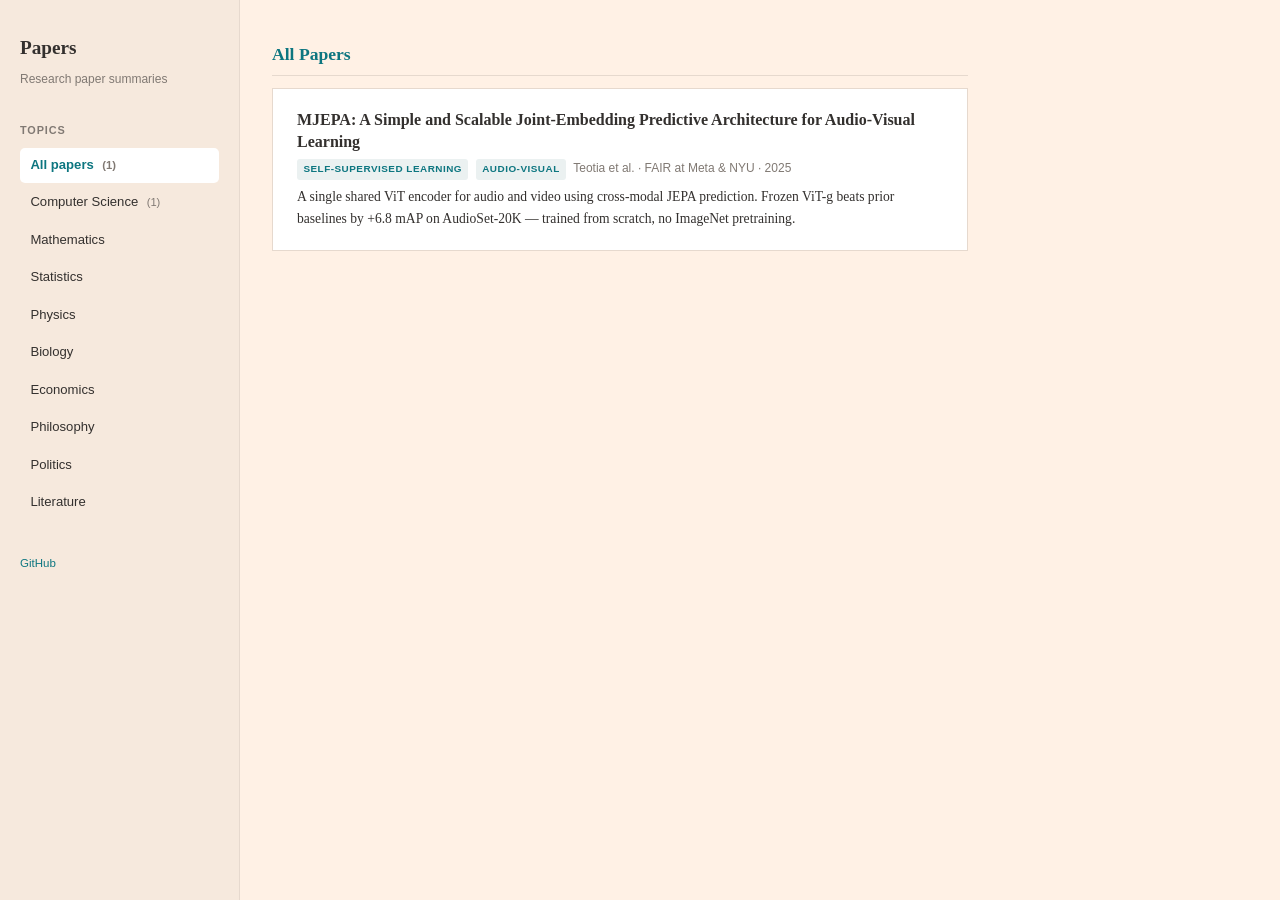
==== index.html @ 034553ca "Add philosophy, politics, literature topics to hub sidebar" ====
<!DOCTYPE html>
<html lang="en">
<head>
  <meta charset="UTF-8">
  <meta name="viewport" content="width=device-width, initial-scale=1.0">
  <title>Paper Summaries</title>
  <style>
    :root {
      --bg: #FFF1E5;
      --surface: #FFFFFF;
      --border: #E6D9CE;
      --text: #33302E;
      --text-muted: #807973;
      --heading: #0D7680;
      --accent: #990F3D;
      --link: #0D7680;
      --link-hover: #065459;
      --tag-bg: #EBF1F1;
      --tag-text: #0D7680;
      --sidebar-bg: #F6E9DD;
      --sidebar-active: #FFFFFF;
    }
    * { margin: 0; padding: 0; box-sizing: border-box; }
    body {
      font-family: 'Georgia', 'Times New Roman', serif;
      background: var(--bg);
      color: var(--text);
      line-height: 1.7;
      font-size: 16px;
    }

    /* layout */
    .hub {
      display: grid;
      grid-template-columns: 240px 1fr;
      min-height: 100vh;
    }
    @media (max-width: 768px) {
      .hub { grid-template-columns: 1fr; }
      .sidebar {
        position: static !important;
        width: 100% !important;
        height: auto !important;
        border-right: none !important;
        border-bottom: 1px solid var(--border);
        padding: 1.5rem !important;
      }
      .sidebar .topics { display: flex; flex-wrap: wrap; gap: 0.5rem; }
      .sidebar .topics li { margin-bottom: 0; }
      .sidebar .topics a { padding: 0.4rem 0.75rem; }
    }

    /* sidebar */
    .sidebar {
      background: var(--sidebar-bg);
      border-right: 1px solid var(--border);
      padding: 2rem 1.25rem;
      position: sticky;
      top: 0;
      height: 100vh;
      overflow-y: auto;
    }
    .sidebar h1 {
      font-size: 1.2rem;
      font-weight: 700;
      color: var(--text);
      margin-bottom: 0.25rem;
    }
    .sidebar .subtitle {
      font-family: -apple-system, BlinkMacSystemFont, 'Segoe UI', sans-serif;
      font-size: 0.75rem;
      color: var(--text-muted);
      margin-bottom: 2rem;
    }
    .sidebar h3 {
      font-family: -apple-system, BlinkMacSystemFont, 'Segoe UI', sans-serif;
      font-size: 0.68rem;
      font-weight: 700;
      text-transform: uppercase;
      letter-spacing: 0.08em;
      color: var(--text-muted);
      margin: 1.5rem 0 0.5rem;
    }
    .sidebar h3:first-of-type { margin-top: 0; }
    .sidebar .topics {
      list-style: none;
      padding: 0;
    }
    .sidebar .topics li { margin-bottom: 0.15rem; }
    .sidebar .topics a {
      display: block;
      font-family: -apple-system, BlinkMacSystemFont, 'Segoe UI', sans-serif;
      font-size: 0.82rem;
      color: var(--text);
      text-decoration: none;
      padding: 0.4rem 0.65rem;
      border-radius: 5px;
      transition: background 0.15s, color 0.15s;
    }
    .sidebar .topics a:hover {
      background: var(--sidebar-active);
      color: var(--heading);
    }
    .sidebar .topics a.active {
      background: var(--sidebar-active);
      color: var(--heading);
      font-weight: 600;
    }
    .sidebar .topic-count {
      font-size: 0.7rem;
      color: var(--text-muted);
      margin-left: 0.3rem;
    }

    /* main content */
    .main {
      padding: 2.5rem 2rem;
      max-width: 760px;
    }
    .main h2 {
      font-size: 1.1rem;
      font-weight: 700;
      color: var(--heading);
      margin: 2rem 0 0.75rem;
      padding-bottom: 0.3rem;
      border-bottom: 1px solid var(--border);
    }
    .main h2:first-child { margin-top: 0; }

    /* paper cards */
    .paper-card {
      background: var(--surface);
      border: 1px solid var(--border);
      padding: 1.25rem 1.5rem;
      margin-bottom: 0.75rem;
      text-decoration: none;
      display: block;
      transition: box-shadow 0.15s;
    }
    .paper-card:hover {
      box-shadow: 0 2px 8px rgba(51,48,46,0.08);
    }
    .paper-card .card-title {
      font-family: 'Georgia', serif;
      font-size: 1rem;
      font-weight: 700;
      color: var(--text);
      line-height: 1.4;
      margin-bottom: 0.3rem;
    }
    .paper-card:hover .card-title { color: var(--heading); }
    .paper-card .card-meta {
      font-family: -apple-system, BlinkMacSystemFont, 'Segoe UI', sans-serif;
      font-size: 0.75rem;
      color: var(--text-muted);
      margin-bottom: 0.4rem;
    }
    .paper-card .card-meta .tag {
      display: inline-block;
      font-size: 0.62rem;
      font-weight: 600;
      text-transform: uppercase;
      letter-spacing: 0.05em;
      padding: 0.12rem 0.4rem;
      border-radius: 3px;
      background: var(--tag-bg);
      color: var(--tag-text);
      margin-right: 0.25rem;
    }
    .paper-card .card-desc {
      font-size: 0.85rem;
      color: var(--text);
      line-height: 1.6;
    }

    /* empty state */
    .coming-soon {
      font-family: -apple-system, BlinkMacSystemFont, 'Segoe UI', sans-serif;
      font-size: 0.85rem;
      color: var(--text-muted);
      font-style: italic;
      padding: 1rem 0;
    }

    /* footer */
    .sidebar-footer {
      margin-top: auto;
      padding-top: 2rem;
      font-family: -apple-system, BlinkMacSystemFont, 'Segoe UI', sans-serif;
      font-size: 0.72rem;
      color: var(--text-muted);
    }
    .sidebar-footer a { color: var(--link); text-decoration: none; }
    .sidebar-footer a:hover { color: var(--link-hover); }
  </style>
</head>
<body>
  <div class="hub">

    <aside class="sidebar">
      <h1>Papers</h1>
      <p class="subtitle">Research paper summaries</p>

      <h3>Topics</h3>
      <ul class="topics">
        <li><a href="#all" class="active" data-filter="all">All papers <span class="topic-count" id="count-all"></span></a></li>
        <li><a href="#computer-science" data-filter="computer-science">Computer Science <span class="topic-count" id="count-computer-science"></span></a></li>
        <li><a href="#mathematics" data-filter="mathematics">Mathematics <span class="topic-count" id="count-mathematics"></span></a></li>
        <li><a href="#statistics" data-filter="statistics">Statistics <span class="topic-count" id="count-statistics"></span></a></li>
        <li><a href="#physics" data-filter="physics">Physics <span class="topic-count" id="count-physics"></span></a></li>
        <li><a href="#biology" data-filter="biology">Biology <span class="topic-count" id="count-biology"></span></a></li>
        <li><a href="#economics" data-filter="economics">Economics <span class="topic-count" id="count-economics"></span></a></li>
        <li><a href="#philosophy" data-filter="philosophy">Philosophy <span class="topic-count" id="count-philosophy"></span></a></li>
        <li><a href="#politics" data-filter="politics">Politics <span class="topic-count" id="count-politics"></span></a></li>
        <li><a href="#literature" data-filter="literature">Literature <span class="topic-count" id="count-literature"></span></a></li>
      </ul>

      <div class="sidebar-footer">
        <a href="https://github.com/ChristophePM/papers">GitHub</a>
      </div>
    </aside>

    <main class="main">

      <h2 id="section-all">All Papers</h2>

      <!-- === PAPER ENTRIES === -->
      <!-- To add a new paper: copy a paper-card block, update href/title/meta/desc, add data-topics -->

      <a class="paper-card" href="mjepa-audio-visual-ssl.html" data-topics="computer-science">
        <div class="card-title">MJEPA: A Simple and Scalable Joint-Embedding Predictive Architecture for Audio-Visual Learning</div>
        <div class="card-meta">
          <span class="tag">Self-Supervised Learning</span>
          <span class="tag">Audio-Visual</span>
          Teotia et al. &middot; FAIR at Meta &amp; NYU &middot; 2025
        </div>
        <div class="card-desc">A single shared ViT encoder for audio and video using cross-modal JEPA prediction. Frozen ViT-g beats prior baselines by +6.8 mAP on AudioSet-20K — trained from scratch, no ImageNet pretraining.</div>
      </a>

      <!-- === END PAPER ENTRIES === -->

    </main>
  </div>

  <script>
    (function () {
      var cards = document.querySelectorAll('.paper-card');
      var links = document.querySelectorAll('.sidebar .topics a');

      // count papers per topic
      var counts = {};
      cards.forEach(function (c) {
        var topics = (c.getAttribute('data-topics') || '').split(' ');
        topics.forEach(function (t) {
          if (t) counts[t] = (counts[t] || 0) + 1;
        });
      });
      document.getElementById('count-all').textContent = '(' + cards.length + ')';
      Object.keys(counts).forEach(function (t) {
        var el = document.getElementById('count-' + t);
        if (el) el.textContent = '(' + counts[t] + ')';
      });

      // filter
      links.forEach(function (link) {
        link.addEventListener('click', function (e) {
          e.preventDefault();
          var filter = this.getAttribute('data-filter');
          links.forEach(function (l) { l.classList.remove('active'); });
          this.classList.add('active');

          cards.forEach(function (c) {
            if (filter === 'all') {
              c.style.display = '';
            } else {
              var topics = (c.getAttribute('data-topics') || '').split(' ');
              c.style.display = topics.indexOf(filter) >= 0 ? '' : 'none';
            }
          });
        });
      });
    })();
  </script>
</body>
</html>
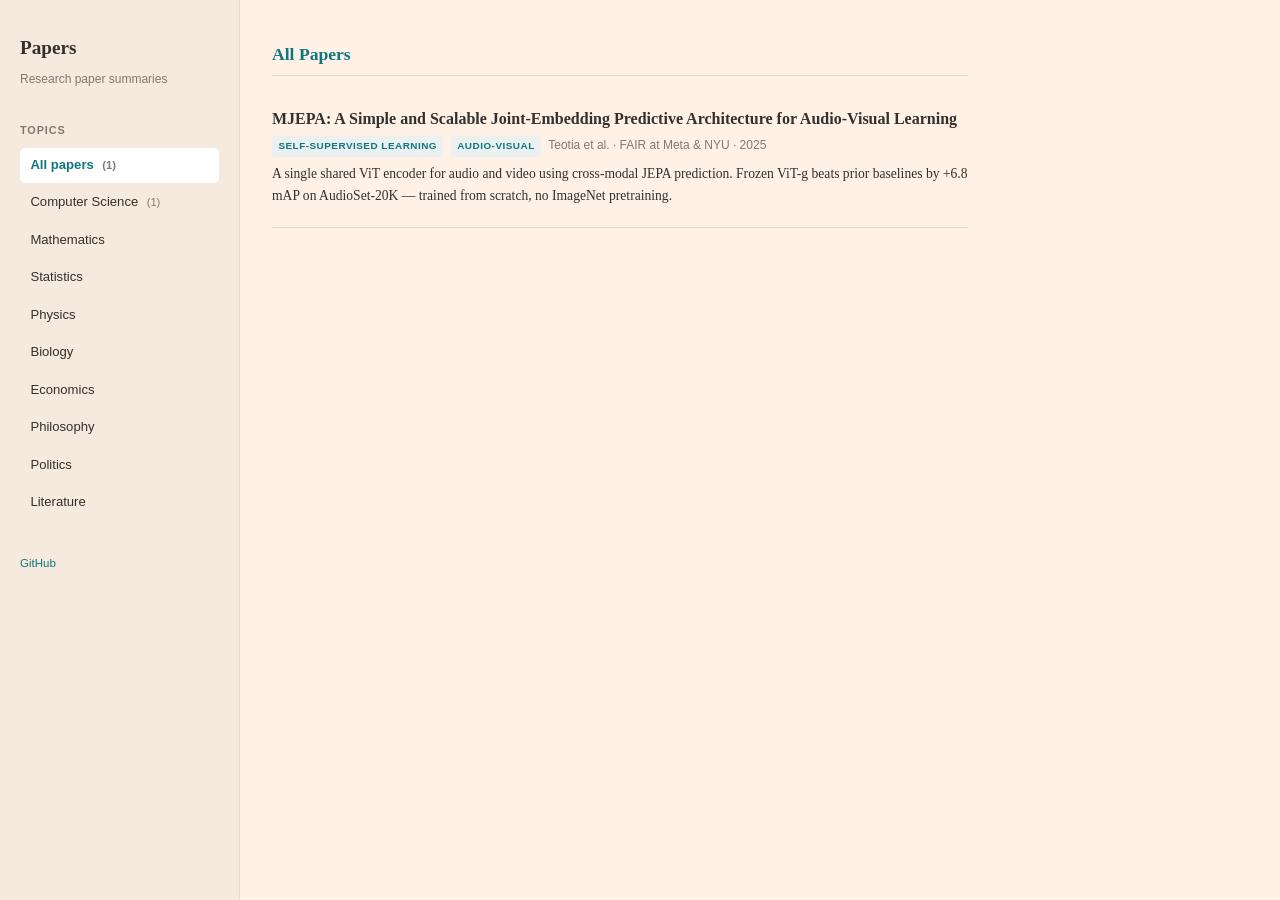
==== commit fea3c059: "Fix topic filter: update heading on selection, remove white card bg" ====
--- a/index.html
+++ b/index.html
@@ -129,16 +129,15 @@
 
     /* paper cards */
     .paper-card {
-      background: var(--surface);
-      border: 1px solid var(--border);
-      padding: 1.25rem 1.5rem;
+      border-bottom: 1px solid var(--border);
+      padding: 1.25rem 0;
       margin-bottom: 0.75rem;
       text-decoration: none;
       display: block;
       transition: box-shadow 0.15s;
     }
     .paper-card:hover {
-      box-shadow: 0 2px 8px rgba(51,48,46,0.08);
+      opacity: 0.85;
     }
     .paper-card .card-title {
       font-family: 'Georgia', serif;
@@ -262,12 +261,16 @@
       });
 
       // filter
+      var heading = document.getElementById('section-all');
       links.forEach(function (link) {
         link.addEventListener('click', function (e) {
           e.preventDefault();
           var filter = this.getAttribute('data-filter');
           links.forEach(function (l) { l.classList.remove('active'); });
           this.classList.add('active');
+
+          // update heading to match selected topic
+          heading.textContent = filter === 'all' ? 'All Papers' : this.textContent.replace(/\s*\(\d+\)\s*$/, '');
 
           cards.forEach(function (c) {
             if (filter === 'all') {
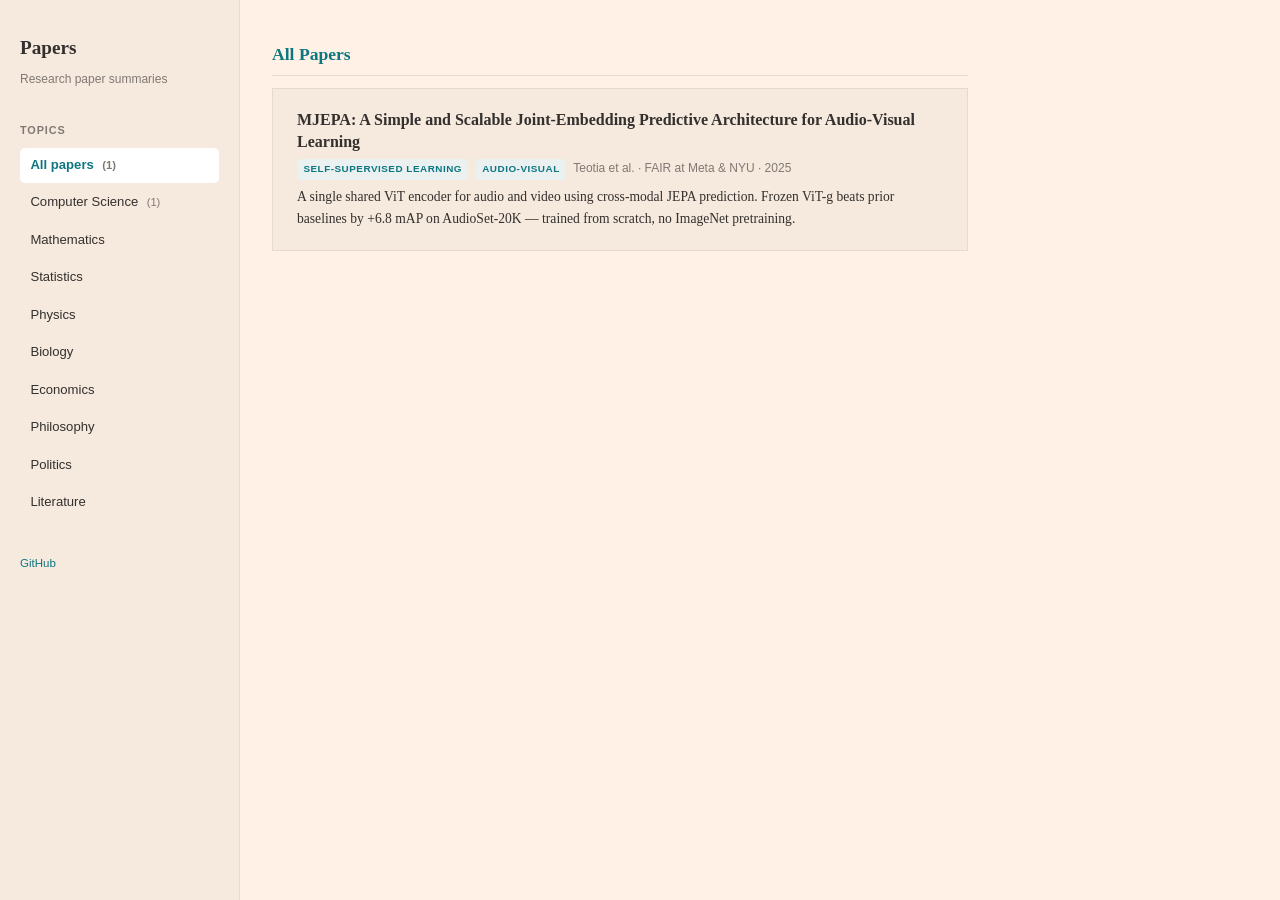
==== commit 2cd46e9c: "Paper cards: darker background box instead of flat" ====
--- a/index.html
+++ b/index.html
@@ -8,6 +8,7 @@
     :root {
       --bg: #FFF1E5;
       --surface: #FFFFFF;
+      --surface-alt: #F6E9DD;
       --border: #E6D9CE;
       --text: #33302E;
       --text-muted: #807973;
@@ -129,8 +130,9 @@
 
     /* paper cards */
     .paper-card {
-      border-bottom: 1px solid var(--border);
-      padding: 1.25rem 0;
+      background: var(--surface-alt);
+      border: 1px solid var(--border);
+      padding: 1.25rem 1.5rem;
       margin-bottom: 0.75rem;
       text-decoration: none;
       display: block;
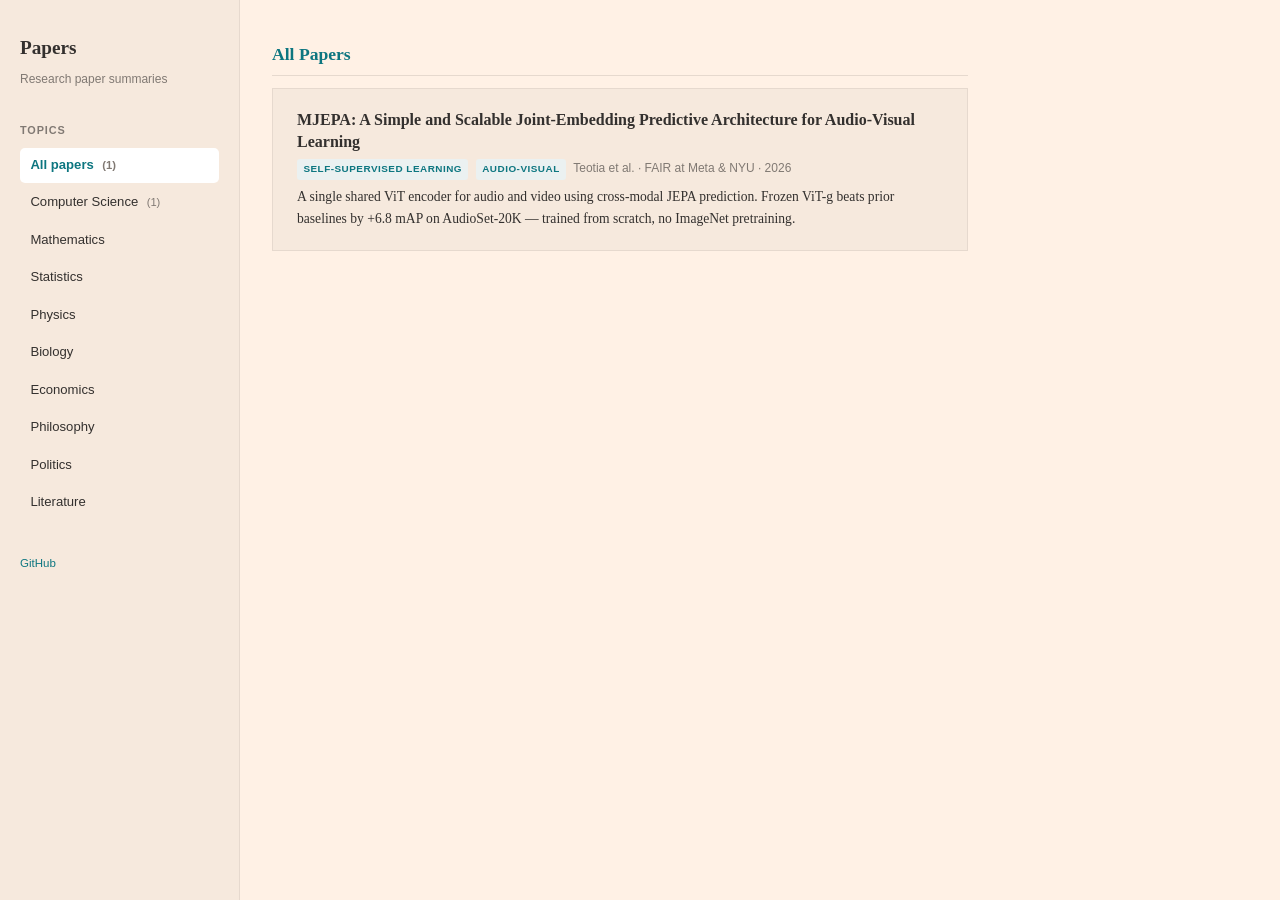
==== commit 71efafb0: "Fix year: 2025 → 2026 (submitted June 2026)" ====
--- a/index.html
+++ b/index.html
@@ -233,7 +233,7 @@
         <div class="card-meta">
           <span class="tag">Self-Supervised Learning</span>
           <span class="tag">Audio-Visual</span>
-          Teotia et al. &middot; FAIR at Meta &amp; NYU &middot; 2025
+          Teotia et al. &middot; FAIR at Meta &amp; NYU &middot; 2026
         </div>
         <div class="card-desc">A single shared ViT encoder for audio and video using cross-modal JEPA prediction. Frozen ViT-g beats prior baselines by +6.8 mAP on AudioSet-20K — trained from scratch, no ImageNet pretraining.</div>
       </a>
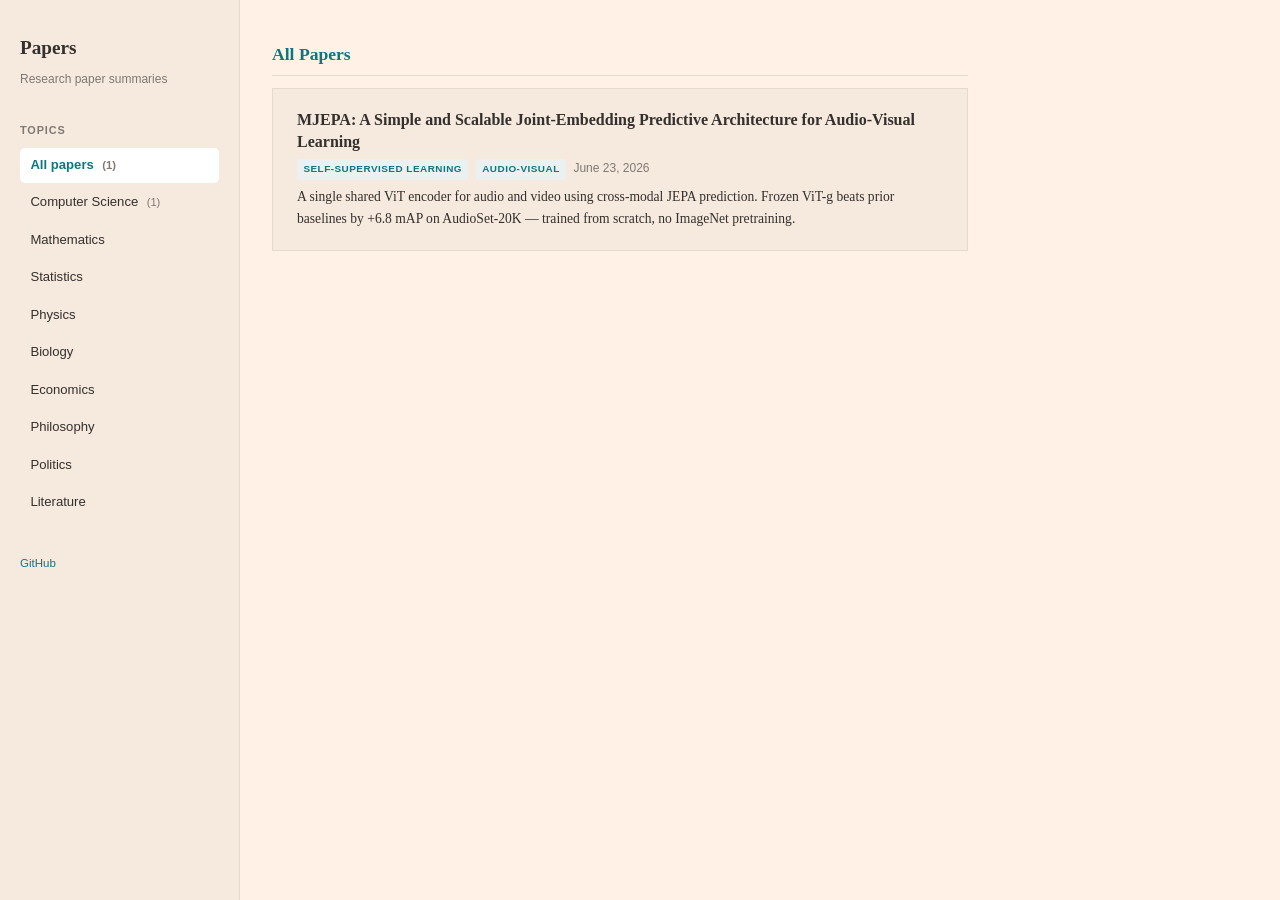
==== commit e0d1bb18: "Index cards: replace authors with full date" ====
--- a/index.html
+++ b/index.html
@@ -233,7 +233,7 @@
         <div class="card-meta">
           <span class="tag">Self-Supervised Learning</span>
           <span class="tag">Audio-Visual</span>
-          Teotia et al. &middot; FAIR at Meta &amp; NYU &middot; 2026
+          June 23, 2026
         </div>
         <div class="card-desc">A single shared ViT encoder for audio and video using cross-modal JEPA prediction. Frozen ViT-g beats prior baselines by +6.8 mAP on AudioSet-20K — trained from scratch, no ImageNet pretraining.</div>
       </a>
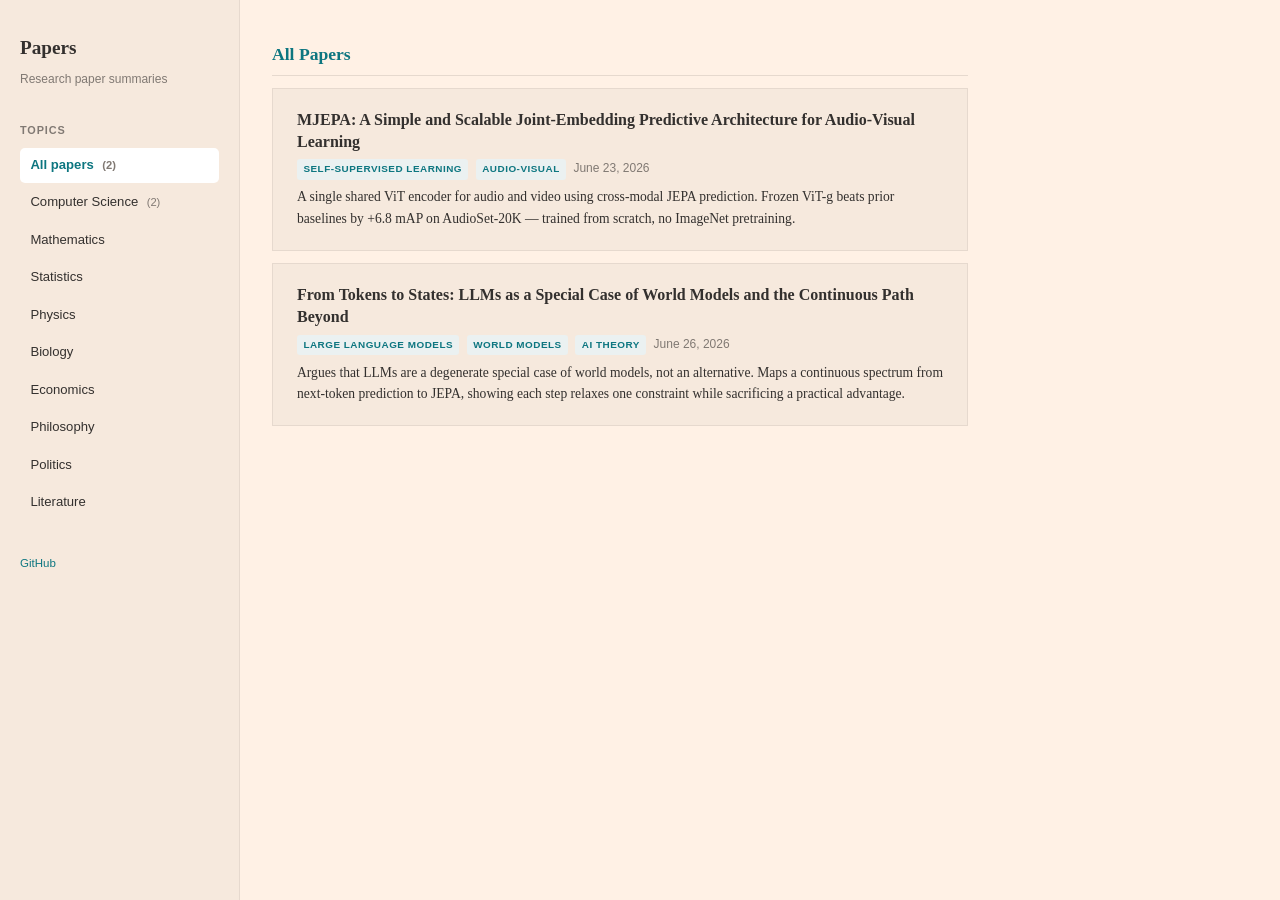
==== commit 7f78d545: "Add summary: From Tokens to States — LLMs as World Models" ====
--- a/index.html
+++ b/index.html
@@ -238,6 +238,17 @@
         <div class="card-desc">A single shared ViT encoder for audio and video using cross-modal JEPA prediction. Frozen ViT-g beats prior baselines by +6.8 mAP on AudioSet-20K — trained from scratch, no ImageNet pretraining.</div>
       </a>
 
+      <a class="paper-card" href="tokens-to-states-llms-world-models.html" data-topics="computer-science">
+        <div class="card-title">From Tokens to States: LLMs as a Special Case of World Models and the Continuous Path Beyond</div>
+        <div class="card-meta">
+          <span class="tag">Large Language Models</span>
+          <span class="tag">World Models</span>
+          <span class="tag">AI Theory</span>
+          June 26, 2026
+        </div>
+        <div class="card-desc">Argues that LLMs are a degenerate special case of world models, not an alternative. Maps a continuous spectrum from next-token prediction to JEPA, showing each step relaxes one constraint while sacrificing a practical advantage.</div>
+      </a>
+
       <!-- === END PAPER ENTRIES === -->
 
     </main>
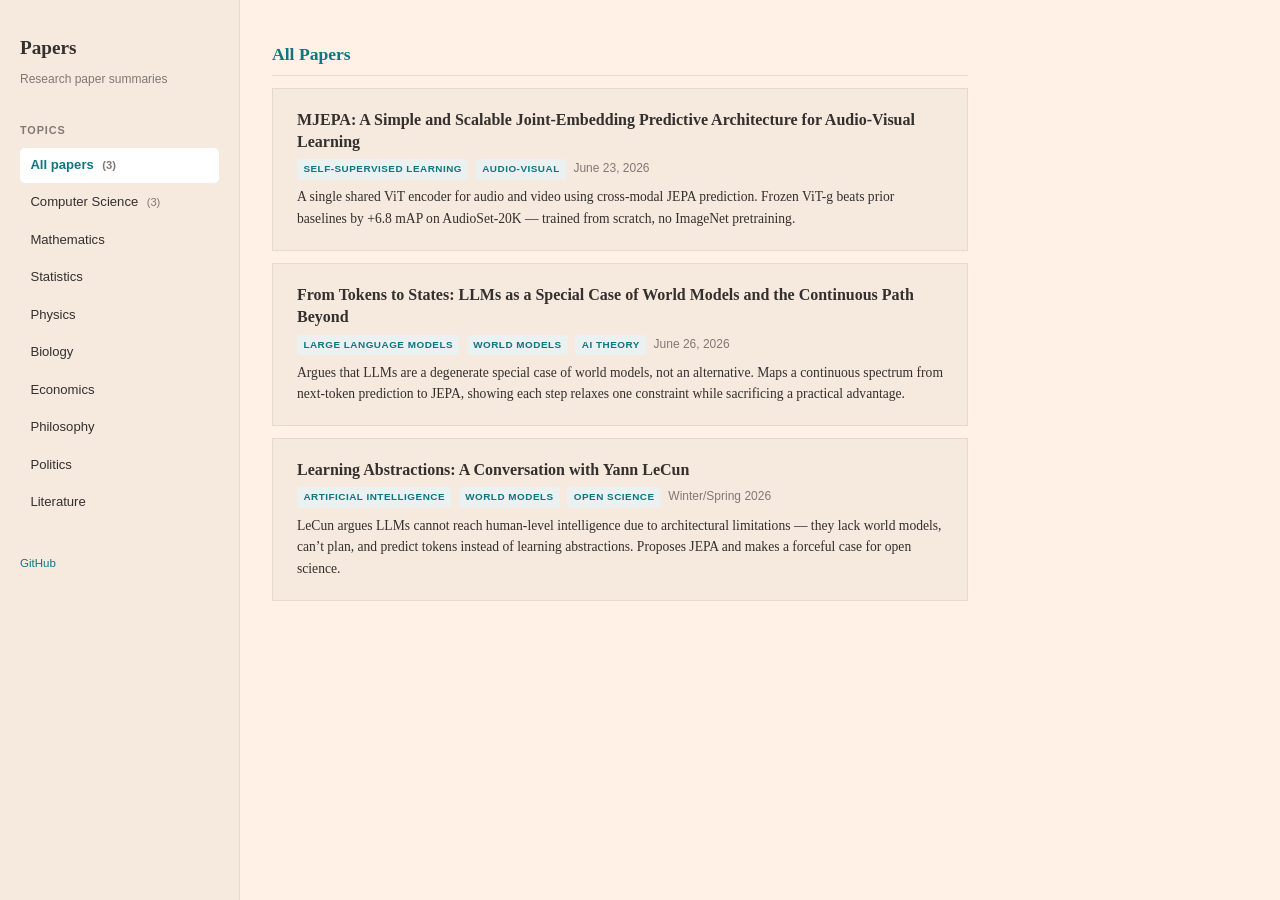
==== commit aa3c3747: "Add summary: Learning Abstractions — Yann LeCun conversation" ====
--- a/index.html
+++ b/index.html
@@ -249,6 +249,17 @@
         <div class="card-desc">Argues that LLMs are a degenerate special case of world models, not an alternative. Maps a continuous spectrum from next-token prediction to JEPA, showing each step relaxes one constraint while sacrificing a practical advantage.</div>
       </a>
 
+      <a class="paper-card" href="learning-abstractions-conversation-yann-lecun.html" data-topics="computer-science">
+        <div class="card-title">Learning Abstractions: A Conversation with Yann LeCun</div>
+        <div class="card-meta">
+          <span class="tag">Artificial Intelligence</span>
+          <span class="tag">World Models</span>
+          <span class="tag">Open Science</span>
+          Winter/Spring 2026
+        </div>
+        <div class="card-desc">LeCun argues LLMs cannot reach human-level intelligence due to architectural limitations &mdash; they lack world models, can&rsquo;t plan, and predict tokens instead of learning abstractions. Proposes JEPA and makes a forceful case for open science.</div>
+      </a>
+
       <!-- === END PAPER ENTRIES === -->
 
     </main>
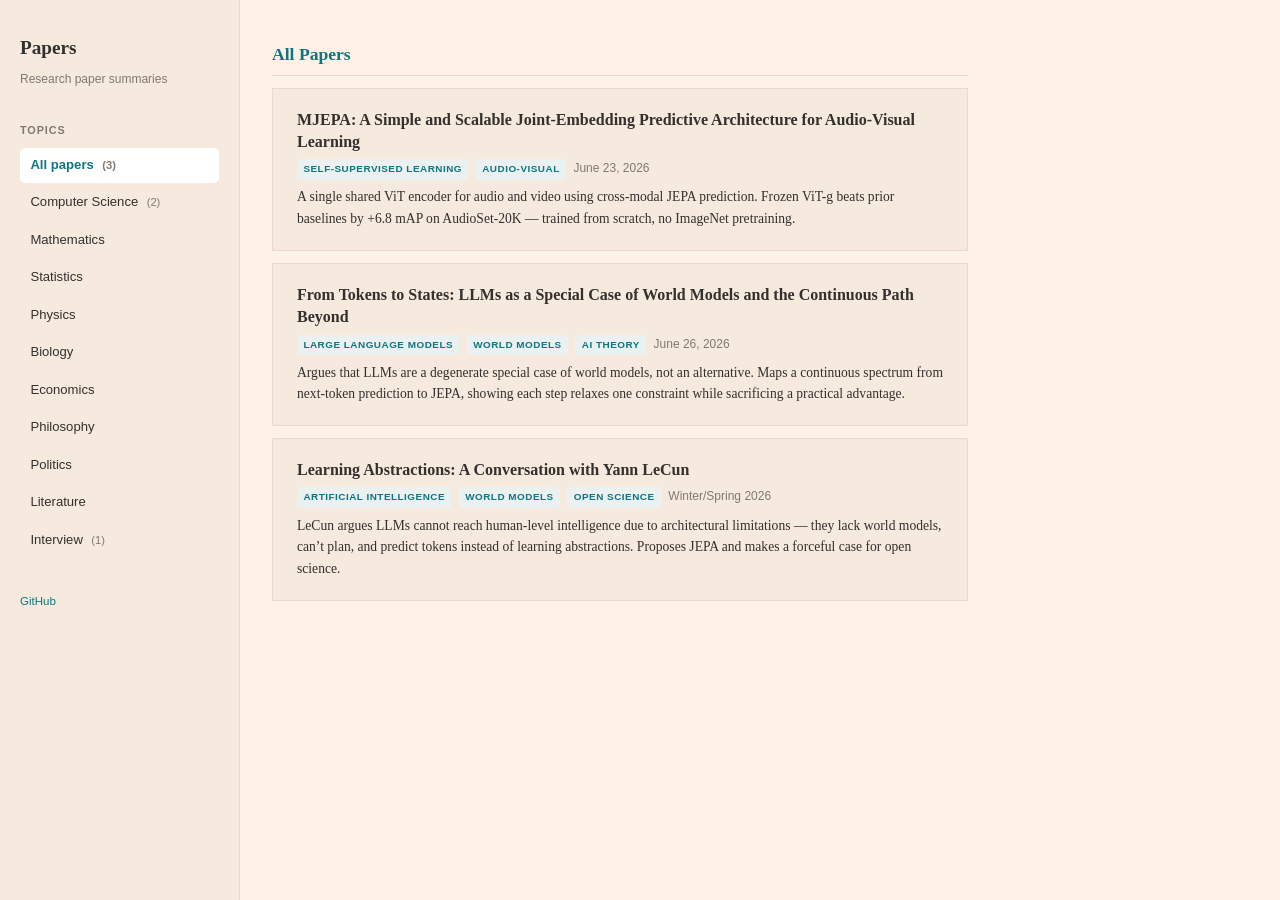
==== commit ff0235d7: "Move LeCun conversation to new Interview topic in index" ====
--- a/index.html
+++ b/index.html
@@ -214,6 +214,7 @@
         <li><a href="#philosophy" data-filter="philosophy">Philosophy <span class="topic-count" id="count-philosophy"></span></a></li>
         <li><a href="#politics" data-filter="politics">Politics <span class="topic-count" id="count-politics"></span></a></li>
         <li><a href="#literature" data-filter="literature">Literature <span class="topic-count" id="count-literature"></span></a></li>
+        <li><a href="#interview" data-filter="interview">Interview <span class="topic-count" id="count-interview"></span></a></li>
       </ul>
 
       <div class="sidebar-footer">
@@ -249,7 +250,7 @@
         <div class="card-desc">Argues that LLMs are a degenerate special case of world models, not an alternative. Maps a continuous spectrum from next-token prediction to JEPA, showing each step relaxes one constraint while sacrificing a practical advantage.</div>
       </a>
 
-      <a class="paper-card" href="learning-abstractions-conversation-yann-lecun.html" data-topics="computer-science">
+      <a class="paper-card" href="learning-abstractions-conversation-yann-lecun.html" data-topics="interview">
         <div class="card-title">Learning Abstractions: A Conversation with Yann LeCun</div>
         <div class="card-meta">
           <span class="tag">Artificial Intelligence</span>
